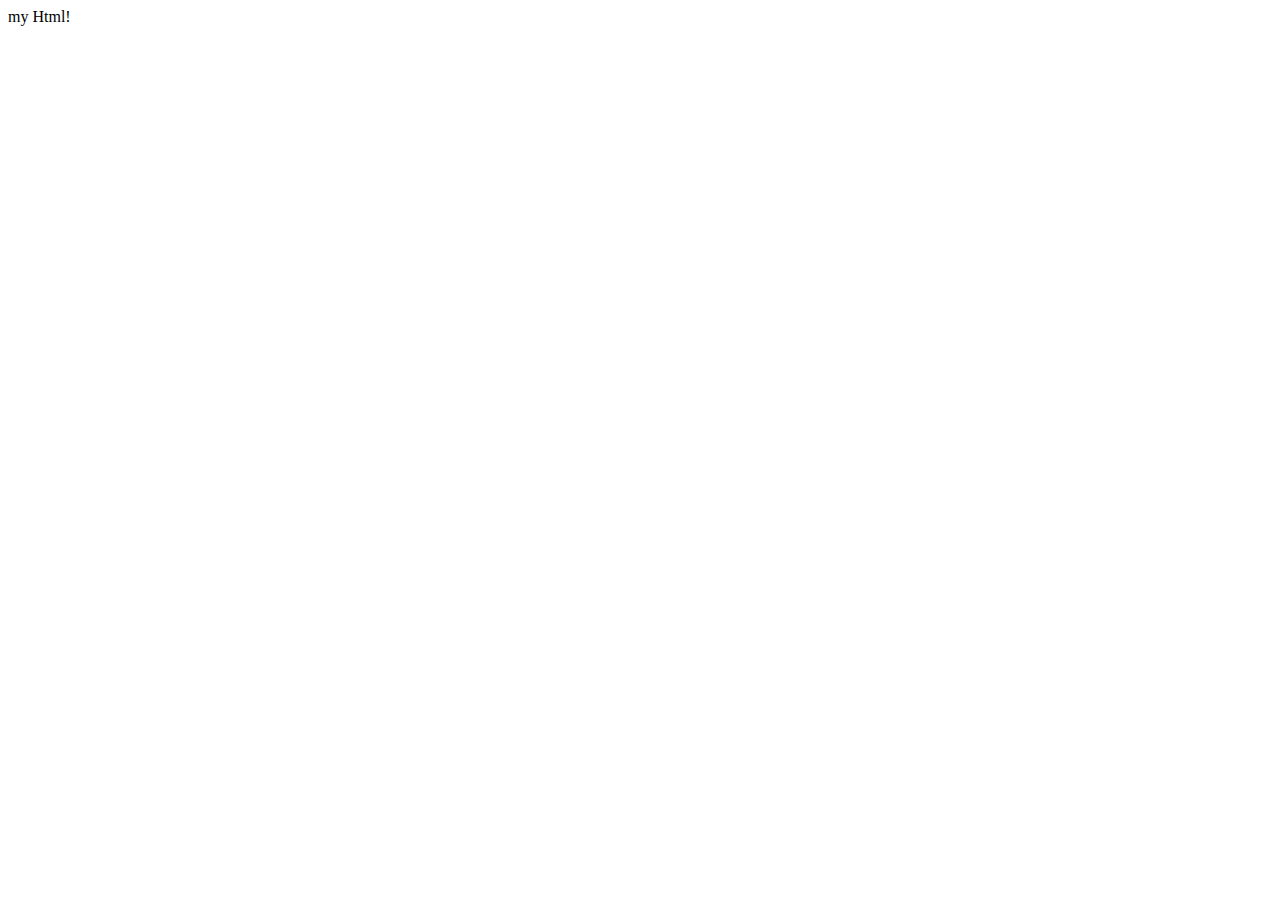
==== index.html @ 3b76afaf "name" ====
<!DOCTYPE html>
<html lang="en">
<head>
    <meta charset="UTF-8">
    <meta name="viewport" content="width=device-width, initial-scale=1.0">
    <title>Document</title>
</head>
<body>
    my Html!
</body>
</html>
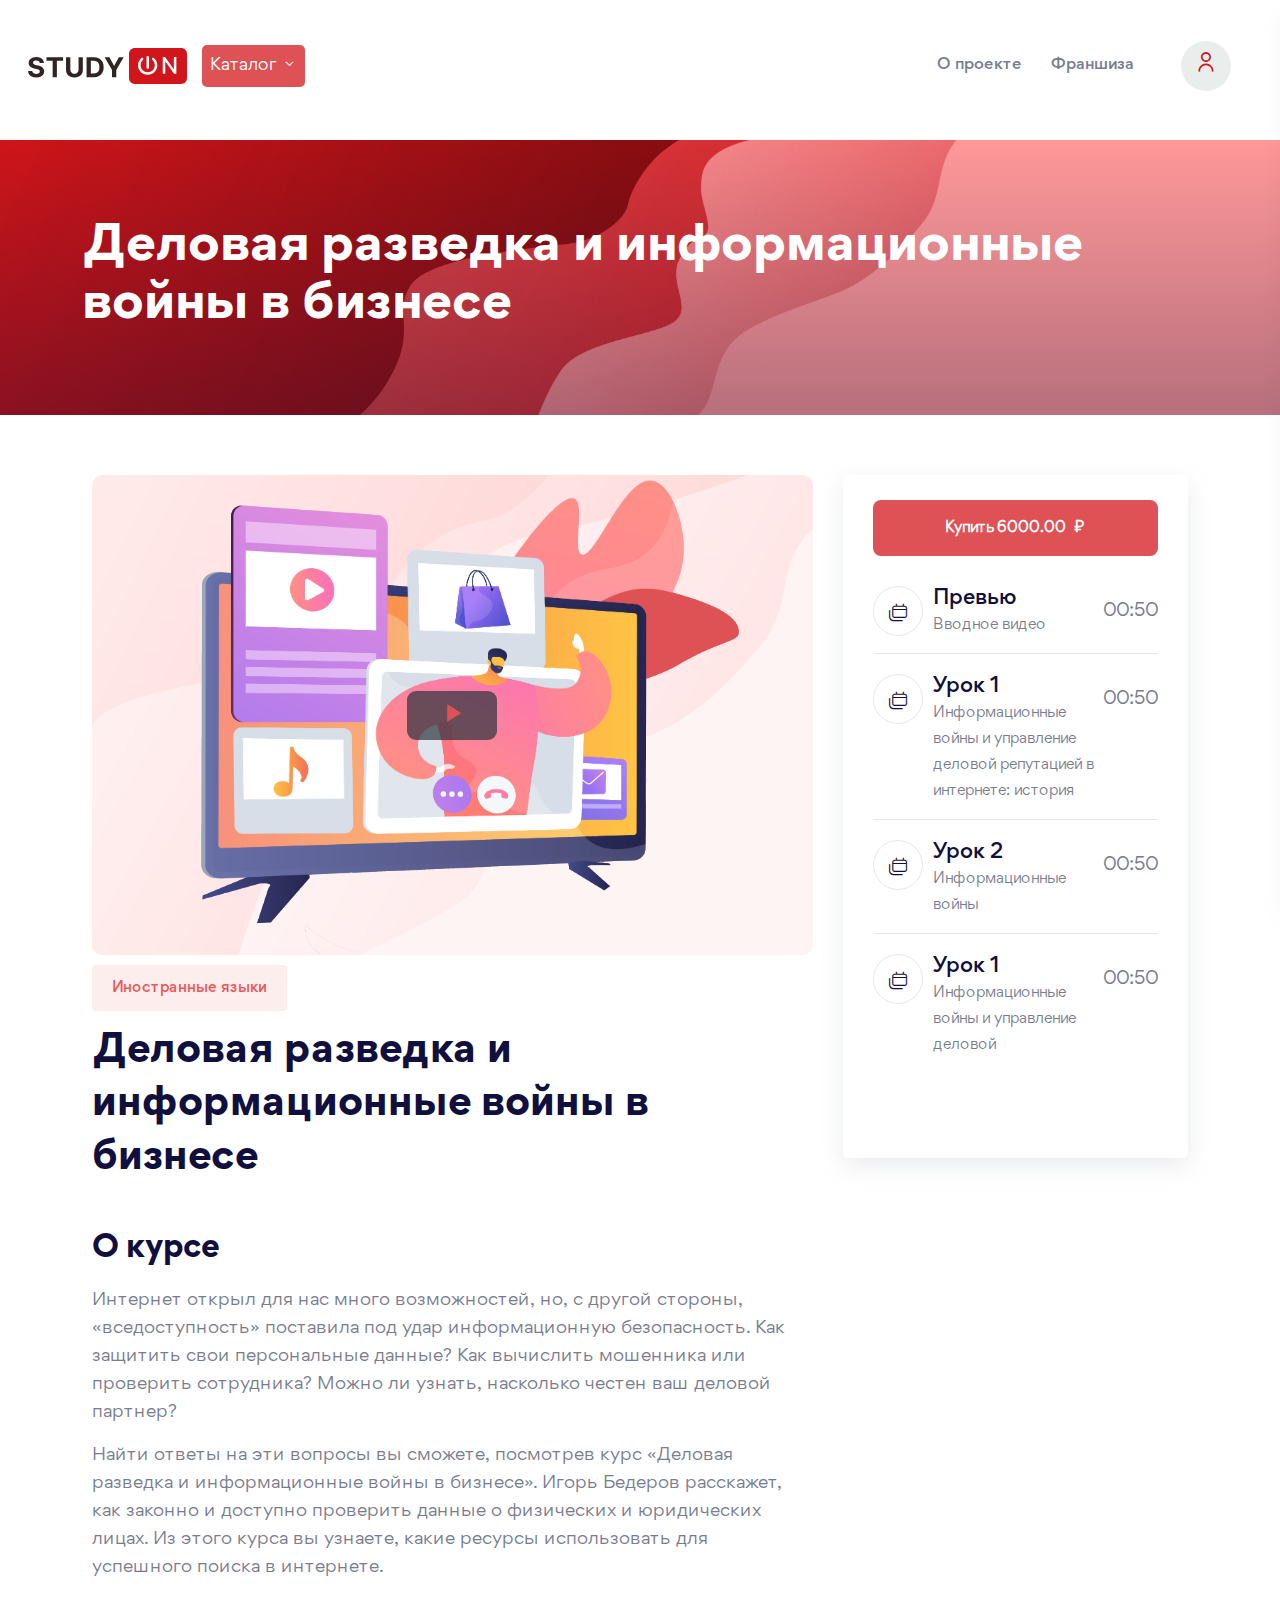
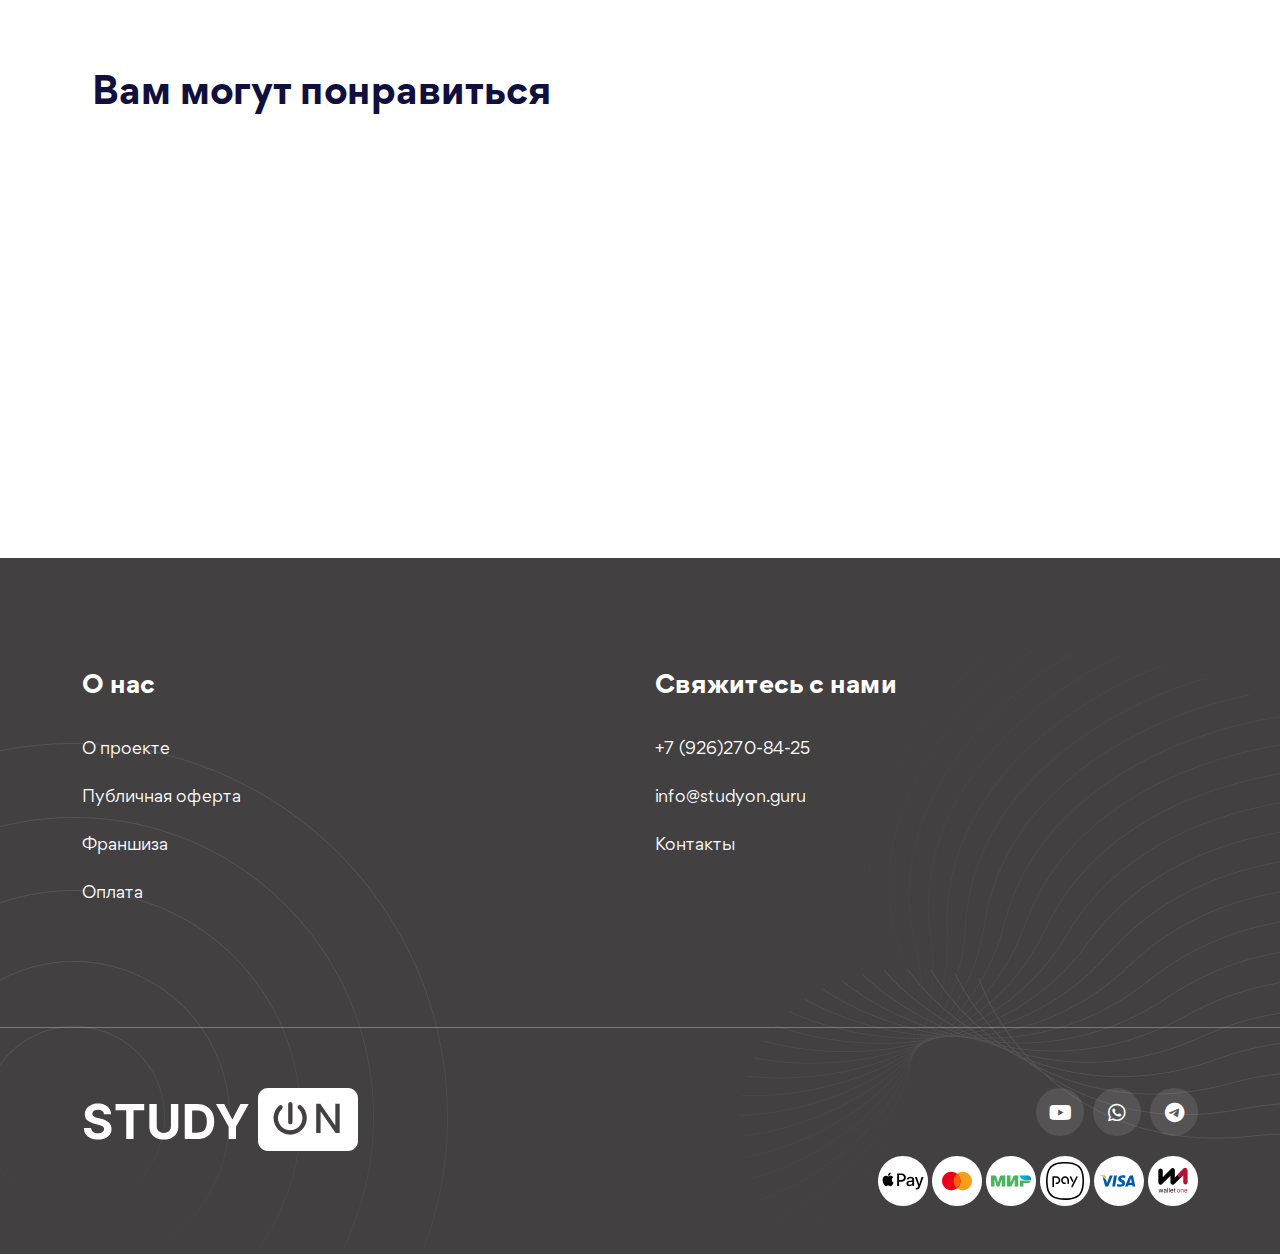
==== commit b8130a62: "beautiful page" ====
--- a/index.html
+++ b/index.html
@@ -1,11 +1,670 @@
-<!DOCTYPE html>
-<html lang="en">
-<head>
-    <meta charset="UTF-8">
-    <meta name="viewport" content="width=device-width, initial-scale=1.0">
-    <title>Document</title>
-</head>
-<body>
-    my Html!
-</body>
+<!doctype html>
+<html class="no-js" lang="zxx">
+
+<head>
+   <meta charset="utf-8">
+   <meta http-equiv="x-ua-compatible" content="ie=edge">
+   <title>StudyOn - Курс</title>
+   <meta name="description" content="">
+   <meta name="viewport" content="width=device-width, initial-scale=1">
+
+   <!-- Place favicon.ico in the root directory -->
+   <link rel="shortcut icon" type="image/x-icon" href="assets/img/favicon.png">
+
+   <!-- CSS here -->
+   <link rel="stylesheet" href="assets/css/bootstrap.css">
+   <link rel="stylesheet" href="assets/css/meanmenu.css">
+   <link rel="stylesheet" href="assets/css/animate.css">
+   <link rel="stylesheet" href="assets/css/slick.css">
+   <link rel="stylesheet" href="assets/css/backtotop.css">
+   <link rel="stylesheet" href="assets/css/magnific-popup.css">
+   <link rel="stylesheet" href="assets/css/nice-select.css">
+   <link rel="stylesheet" href="assets/css/ui-icon.css">
+   <link rel="stylesheet" href="assets/css/elegentfonts.css">
+   <link rel="stylesheet" href="assets/css/font-awesome-pro.css">
+   <link rel="stylesheet" href="assets/css/spacing.css">
+   <link rel="stylesheet" href="assets/css/style.css">
+
+   <link rel="stylesheet" href="assets/css/video-vjs.css"/>
+   <link rel="stylesheet" href="assets/css/video.css">
+
+</head>
+
+<body>
+   <!--[if lte IE 9]>
+      <p class="browserupgrade">You are using an <strong>outdated</strong> browser. Please <a href="https://browsehappy.com/">upgrade your browser</a> to improve your experience and security.</p>
+      <![endif]-->
+
+
+   <!-- pre loader area start -->
+   <div id="loading">
+      <div id="loading-center">
+         <div id="loading-center-absolute">
+            <!-- loading content here -->
+         </div>
+      </div>
+   </div>
+   <!-- pre loader area end -->
+
+   <!-- back to top start -->
+   <div class="progress-wrap">
+      <svg class="progress-circle svg-content" width="100%" height="100%" viewBox="-1 -1 102 102">
+         <path d="M50,1 a49,49 0 0,1 0,98 a49,49 0 0,1 0,-98" />
+      </svg>
+   </div>
+   <!-- back to top end -->
+
+   <!-- header area start -->
+   <header class="header__transparent">
+      <div class="header__area">
+         <div class="main-header third-header header-xy-spacing" id="header-sticky">
+            <div class="container-fluid">
+               <div class="row align-items-center">
+                  <div class="col-xxl-3 col-xl-3 col-lg-5 col-md-6 col-6">
+                     <div class="logo-area d-flex align-items-center">
+                        <div class="logo">
+                           <a href="index.html">
+                              <img src="assets/img/logo/logo.svg" alt="logo">
+                           </a>
+                        </div>
+                        <div class="header-cat-menu ml-40 d-none d-md-block">
+                           <nav>
+                              <ul>
+                                 <li><a href="course-grid.html"> Каталог <span><i
+                                             class="arrow_carrot-down"></i></span></a>
+                                    <div class="sub-menu d-flex bg-white">
+                                       <ul class="header-sub-menu-ul">
+                                          <li>
+                                             <a href="course-grid.html">
+                                                <img src="assets/img/theme-icon/AttachFileFilled.svg" alt="theme-img">
+                                                <p>
+                                                   Все
+                                                </p>
+                                             </a>
+                                          </li>
+                                          <li>
+                                             <a href="course-grid.html">
+                                                <img src="assets/img/theme-icon/AttachMoneyFilled.svg" alt="theme-img">
+                                                <p>
+                                                   Финансы
+                                                </p>
+                                             </a>
+                                          </li>
+                                          <li>
+                                             <a href="course-grid.html">
+                                                <img src="assets/img/theme-icon/TranslateFilled.svg" alt="theme-img">
+                                                <p>
+                                                   Иностранные языки
+                                                </p>
+                                             </a>
+                                          </li>
+                                          <li>
+                                             <a href="course-grid.html">
+                                                <img src="assets/img/theme-icon/SportsBasketballFilled.svg"
+                                                   alt="theme-img">
+                                                <p>
+                                                   Спорт
+                                                </p>
+                                             </a>
+                                          </li>
+                                          <li>
+                                             <a href="course-grid.html">
+                                                <img src="assets/img/theme-icon/HealthAndSafetyFilled.svg"
+                                                   alt="theme-img">
+                                                <p>
+                                                   Здоровье
+                                                </p>
+                                             </a>
+                                          </li>
+                                          <li>
+                                             <a href="course-grid.html">
+                                                <img src="assets/img/theme-icon/AutoFixHighFilled.svg" alt="theme-img">
+                                                <p>
+                                                   Красота
+                                                </p>
+                                             </a>
+                                          </li>
+                                          <li>
+                                             <a href="course-grid.html">
+                                                <img src="assets/img/theme-icon/AudiotrackFilled.svg" alt="theme-img">
+                                                <p>
+                                                   Творчество
+                                                </p>
+                                             </a>
+                                          </li>
+                                          <li>
+                                             <a href="course-grid.html">
+                                                <img src="assets/img/theme-icon/EmojiEmotionsFilled.svg"
+                                                   alt="theme-img">
+                                                <p>
+                                                   Психология
+                                                </p>
+                                             </a>
+                                          </li>
+                                       </ul>
+                                       <ul class="header-sub-menu-ul">
+                                          <li>
+                                             <a href="course-grid.html">
+                                                <img src="assets/img/theme-icon/AccountBalanceFilled.svg"
+                                                   alt="theme-img">
+                                                <p>Юриспруденция
+                                                </p>
+                                             </a>
+                                          </li>
+                                          <li>
+                                             <a href="course-grid.html">
+                                                <img src="assets/img/theme-icon/AirplanemodeActiveFilled.svg"
+                                                   alt="theme-img">
+                                                <p>Путешествия
+                                                </p>
+                                             </a>
+                                          </li>
+                                          <li>
+                                             <a href="course-grid.html">
+                                                <img src="assets/img/theme-icon/BrushFilled.svg" alt="theme-img">
+                                                <p>Графические дисциплины
+                                                </p>
+                                             </a>
+                                          </li>
+                                          <li>
+                                             <a href="course-grid.html">
+                                                <img src="assets/img/theme-icon/PaletteFilled.svg" alt="theme-img">
+                                                <p>Искусство
+                                                </p>
+                                             </a>
+                                          </li>
+                                          <li>
+                                             <a href="course-grid.html">
+                                                <img src="assets/img/theme-icon/GroupFilled.svg" alt="theme-img">
+                                                <p>Бизнес
+                                                </p>
+                                             </a>
+                                          </li>
+                                          <li>
+                                             <a href="course-grid.html">
+                                                <img src="assets/img/theme-icon/StackedLineChartFilled.svg"
+                                                   alt="theme-img">
+                                                <p>Личностный рост
+                                                </p>
+                                             </a>
+                                          </li>
+                                          <li>
+                                             <a href="course-grid.html">
+                                                <img src="assets/img/theme-icon/MiscellaneousServicesFilled.svg"
+                                                   alt="theme-img">
+                                                <p>IT технологии
+                                                </p>
+                                             </a>
+                                          </li>
+                                       </ul>
+                                    </div>
+                                 </li>
+                              </ul>
+                           </nav>
+                        </div>
+                     </div>
+                  </div>
+                  <div class="col-xxl-9 col-xl-9 col-lg-7 col-md-6 col-6 d-flex align-items-center justify-content-end">
+                     <div class="main-menu main-menu-black d-flex justify-content-end">
+                        <nav id="mobile-menu">
+                           <ul>
+                              <li class="main-menu-li">
+                                 <a href="index.html#about-project">О проекте</a>
+                              </li>
+                              <li class="main-menu-li">
+                                 <a href="franchise.html">Франшиза</a>
+                              </li>
+                              <li class="only-mobile-nav">
+                                 <a href="course-grid.html">Каталог</a>
+                              </li>
+                           </ul>
+                        </nav>
+                     </div>
+                     <div class="header-right d-flex align-items-center">
+                        <div class="header-meta header-meta-white">
+                           <ul>
+                              <li><a href="sign-in.html" class="d-none d-md-block"><i class="fi fi-rr-user"></i></a>
+                              </li>
+                              <li><a href="#" class="tp-menu-toggle d-xl-none"><i class="icon_ul"></i></a></li>
+                           </ul>
+                        </div>
+                     </div>
+                  </div>
+               </div>
+            </div>
+         </div>
+      </div>
+   </header>
+   <!-- header area end -->
+   <div class="tp-sidebar-menu">
+      <button class="sidebar-close"><i class="icon_close"></i></button>
+      <div class="side-logo mb-30">
+         <a href="index.html"><img src="assets/img/logo/logo.svg" alt="logo"></a>
+      </div>
+      <div class="mobile-menu"></div>
+      <div class="sidebar-info">
+         <h4 class="mb-15">Контакты</h4>
+         <ul class="side_circle">
+            <li><a href="tel:79262708425">+7 (926)270-84-25</a></li>
+            <li><a href="mailto:info@studyon.guru">info@studyon.guru</a></li>
+         </ul>
+         <div class="side-social">
+            <a href="#"><i class="fa-brands fa-youtube"></i></a>
+            <a href="#"><i class="fa-brands fa-whatsapp"></i></a>
+            <a href="#"><i class="fa-brands fa-telegram"></i></a>
+         </div>
+      </div>
+   </div>
+   <div class="body-overlay"></div>
+
+   <main>
+
+      <!-- breadcrumb-area -->
+      <section class="breadcrumb__area include-bg pt-80 pb-80 breadcrumb__overlay bunner-mt"
+         data-background="assets/img/banner/gorisontal-banner-2.jpg">
+         <div class="container">
+            <div class="row">
+               <div class="col-xxl-12">
+                  <div class="breadcrumb__content p-relative z-index-1">
+                     <h3 class="breadcrumb__title">Деловая разведка и информационные войны в бизнесе</h3>
+                  </div>
+               </div>
+            </div>
+         </div>
+      </section>
+      <!-- breadcrumb-area-end -->
+
+      <!-- course-details-area -->
+      <section class="c-details-area pt-60 pb-50 wow fadeInUp" data-wow-duration=".8s" data-wow-delay=".2s">
+         <div class="container">
+            <div class="c-details-wrapper row pl-10 pr-10">
+               <div class="col-lg-8 col-md-12">
+                  <div class="p-relative">
+                     <div class="p-relative">
+                        <!-- default video player -->
+                        <!-- also can try by the link https://mdbootstrap.com/img/video/animation-intro.mp4 -->
+                        <!-- <video class="c-video-b-rad c-video-back" id="video-player" width="100%" height="auto"
+                           controls preload="metadata" poster="assets/video-example/preview.png">
+                           <source src="assets/video-example/video-example.mp4" type="video/mp4">
+                           <source src="some-resource.webm" type="video/webm">
+                           На данный момент видео не доступно
+                        </video> -->
+                        <!-- video player vjs -->
+                        <video id="video-player-cors" class="video-js vjs-theme-red video-container" controls
+                           preload="metadata" poster="assets/img/video-player/preview.png" data-setup="{}">
+                           <source src="assets/video-example/video-example.mp4" type="video/mp4" />
+                           <source src="MY_VIDEO.webm" type="video/webm" />
+                           <p class="vjs-no-js">
+                              To view this video please enable JavaScript, and consider upgrading to a
+                              web browser that
+                              <a href="https://videojs.com/html5-video-support/" target="_blank">supports HTML5
+                                 video</a>
+                           </p>
+                        </video>
+                     </div>
+                  </div>
+                  <div class="course-details-content mb-45 mt-10">
+                     <div class="tpcourse__category mb-15">
+                        <ul class="tpcourse__price-list d-flex align-items-center">
+                           <li class="c-color-red course-filter-theme">
+                              Иностранные языки
+                           </li>
+                        </ul>
+                     </div>
+                     <div class="tpcourse__ava-title mb-25">
+                        <h4 class="c-details-title">Деловая разведка и информационные войны в бизнесе</h4>
+                     </div>
+                  </div>
+                  <div class="c-details-about mb-40">
+                     <h5 class="tp-c-details-title mb-20">О курсе</h5>
+                     <p>
+                        Интернет открыл для нас много возможностей, но, с другой стороны, «вседоступность»
+                        поставила
+                        под удар информационную безопасность. Как защитить свои персональные данные? Как вычислить
+                        мошенника или проверить сотрудника? Можно ли узнать, насколько честен ваш деловой партнер?
+                     </p>
+                     <p>
+                        Найти ответы на эти вопросы вы сможете, посмотрев курс «Деловая разведка и информационные
+                        войны
+                        в бизнесе». Игорь Бедеров расскажет, как законно и доступно проверить данные о физических
+                        и
+                        юридических лицах. Из этого курса вы узнаете, какие ресурсы использовать для успешного
+                        поиска
+                        в интернете.
+                     </p>
+                  </div>
+               </div>
+               <div class="col-lg-4 col-md-12 mb-40">
+                  <div class="c-details-sidebar">
+                     <div class="course-details-widget mt-10">
+                        <div class="cd-video-price">
+                           <div class="cd-pricing-btn text-center mb-30">
+                              <a href="register.html"><button class="tp-btn w-100">Купить 6000.00 &nbsp;&#8381;</button></a>
+                           </div>
+                        </div>
+                        <div class="cd-information mb-35">
+                           <ul>
+                              <!-- lesson list item start -->
+                              <li class="d-flex">
+                                 <i class="fa-light fa-calendars"></i>
+                                 <div class="flex-spread-1">
+                                    <div class="lessons-list-title">
+                                       Превью
+                                    </div>
+                                    <div class="lessons-list-subtitle">
+                                       Вводное видео
+                                    </div>
+                                 </div>
+                                 <span>00:50</span>
+                              </li>
+                              <!-- lesson list item end -->
+
+                              <li class="d-flex">
+                                 <i class="fa-light fa-calendars"></i>
+                                 <div class="flex-spread-1">
+                                    <div class="lessons-list-title">
+                                       <a>
+                                          Урок 1
+                                       </a>
+                                    </div>
+                                    <div class="lessons-list-subtitle">
+                                       Информационные войны и управление деловой репутацией в интернете: история
+                                    </div>
+                                 </div>
+                                 <span>00:50</span>
+                              </li>
+
+                              <li class="d-flex">
+                                 <i class="fa-light fa-calendars"></i>
+                                 <div class="flex-spread-1">
+                                    <div class="lessons-list-title">
+                                       Урок 2
+                                    </div>
+                                    <div class="lessons-list-subtitle">
+                                       Информационные войны
+                                    </div>
+                                 </div>
+                                 <span>00:50</span>
+                              </li>
+
+                              <li class="d-flex">
+                                 <i class="fa-light fa-calendars"></i>
+                                 <div class="flex-spread-1">
+                                    <div class="lessons-list-title">
+                                       Урок 1
+                                    </div>
+                                    <div class="lessons-list-subtitle">
+                                       Информационные войны и управление деловой
+                                    </div>
+                                 </div>
+                                 <span>00:50</span>
+                              </li>
+                           </ul>
+                        </div>
+                     </div>
+                  </div>
+               </div>
+            </div>
+         </div>
+      </section>
+      <!-- course-details-area-end -->
+
+      <!-- course-area -->
+      <section class="course-area mb-80">
+         <div class="container">
+            <div class="row pl-10 pr-10">
+               <div class="col-md-12">
+                  <div class="section-title mb-65">
+                     <h2 class="tp-section-title mb-20">Вам могут понравиться</h2>
+                  </div>
+               </div>
+            </div>
+            <div class="row pl-10 pr-10">
+
+               <!-- course card start -->
+               <div class="col-xl-4 col-lg-6 col-md-6 mb-20">
+                  <div class="tpcourse full-height d-flex course-flex wow fadeInUp" data-wow-duration=".8s"
+                     data-wow-delay=".2s">
+                     <div class="tpcourse__thumb p-relative w-img fix">
+                        <a href="course-details.html">
+                           <img src="assets/img/course/card1.png" alt="course-thumb">
+                        </a>
+                        <div class="tpcourse__tag">
+                           <a href="course-details.html"><i class="fi fi-rr-heart"></i></a>
+                        </div>
+                     </div>
+                     <div class="tpcourse__content-2 flex-spread-1 d-flex f-column">
+                        <div class="tpcourse__category mb-10">
+                           <ul class="tpcourse__price-list d-flex align-items-center">
+                              <li><a class="c-color-red" href="course-grid.html">Графические дисциплины</a></li>
+                           </ul>
+                        </div>
+                        <div class="tpcourse__ava-title mb-15 flex-spread-1">
+                           <h4 class="tpcourse__title tp-cours-title-color tp-course-cut-title">
+                              <a href="course-details.html">
+                                 Деловая разведка wewwe ewewfwe efwefw ewfewf ewfewfw wefewf
+                              </a>
+                           </h4>
+                        </div>
+                        <div class="tpcourse__meta tpcourse__meta-gap pb-15 mb-15 b-border">
+                           <ul class="d-flex align-items-center">
+                              <li><img src="assets/img/icon/c-meta-01.png" alt="meta-icon"> <span>35
+                                    Уроков</span></li>
+                              <li>
+                                 <a href="instructor-profile.html">
+                                    <img src="assets/img/icon/c-meta-02.png" alt="meta-icon">
+                                    <span>
+                                       Эрик Спеллман (Eric Spellmann, США)
+                                    </span>
+                                 </a>
+                              </li>
+                           </ul>
+                        </div>
+                        <div class="tpcourse__rating d-flex align-items-center justify-content-between">
+                           <div class="tpcourse__pricing">
+                              <h5 class="price-title">6000.00 &nbsp;&#8381;</h5>
+                           </div>
+                        </div>
+                     </div>
+                  </div>
+               </div>
+               <!-- course card end -->
+
+               <div class="col-xl-4 col-lg-6 col-md-6 mb-20">
+                  <div class="tpcourse full-height d-flex course-flex wow fadeInUp" data-wow-duration=".8s"
+                     data-wow-delay=".2s">
+                     <div class="tpcourse__thumb p-relative w-img fix">
+                        <a href="course-details.html">
+                           <img src="assets/img/course/card1.png" alt="course-thumb">
+                        </a>
+                        <div class="tpcourse__tag">
+                           <a href="course-details.html"><i class="fi fi-rr-heart"></i></a>
+                        </div>
+                     </div>
+                     <div class="tpcourse__content-2 flex-spread-1 d-flex f-column">
+                        <div class="tpcourse__category mb-10">
+                           <ul class="tpcourse__price-list d-flex align-items-center">
+                              <li><a class="c-color-red" href="course-grid.html">Графические дисциплины</a></li>
+                           </ul>
+                        </div>
+                        <div class="tpcourse__ava-title mb-15 flex-spread-1">
+                           <h4 class="tpcourse__title tp-cours-title-color tp-course-cut-title">
+                              <a href="course-details.html">
+                                 Деловая разведка wewwe ewewfwe efwefw ewfewf ewfewfw wefewf
+                              </a>
+                           </h4>
+                        </div>
+                        <div class="tpcourse__meta tpcourse__meta-gap pb-15 mb-15 b-border">
+                           <ul class="d-flex align-items-center">
+                              <li><img src="assets/img/icon/c-meta-01.png" alt="meta-icon"> <span>35
+                                    Уроков</span></li>
+                              <li>
+                                 <a href="instructor-profile.html">
+                                    <img src="assets/img/icon/c-meta-02.png" alt="meta-icon">
+                                    <span>
+                                       Эрик Спеллман (Eric Spellmann, США)
+                                    </span>
+                                 </a>
+                              </li>
+                           </ul>
+                        </div>
+                        <div class="tpcourse__rating d-flex align-items-center justify-content-between">
+                           <div class="tpcourse__pricing">
+                              <h5 class="price-title">6000.00 &nbsp;&#8381;</h5>
+                           </div>
+                        </div>
+                     </div>
+                  </div>
+               </div>
+
+               <div class="col-xl-4 col-lg-6 col-md-6 mb-20">
+                  <div class="tpcourse full-height d-flex course-flex wow fadeInUp" data-wow-duration=".8s"
+                     data-wow-delay=".2s">
+                     <div class="tpcourse__thumb p-relative w-img fix">
+                        <a href="course-details.html">
+                           <img src="assets/img/course/card1.png" alt="course-thumb">
+                        </a>
+                        <div class="tpcourse__tag">
+                           <a href="course-details.html"><i class="fi fi-rr-heart"></i></a>
+                        </div>
+                     </div>
+                     <div class="tpcourse__content-2 flex-spread-1 d-flex f-column">
+                        <div class="tpcourse__category mb-10">
+                           <ul class="tpcourse__price-list d-flex align-items-center">
+                              <li><a class="c-color-red" href="course-grid.html">Графические дисциплины</a></li>
+                           </ul>
+                        </div>
+                        <div class="tpcourse__ava-title mb-15 flex-spread-1">
+                           <h4 class="tpcourse__title tp-cours-title-color tp-course-cut-title">
+                              <a href="course-details.html">
+                                 Деловая разведка wewwe ewewfwe efwefw ewfewf ewfewfw wefewf
+                              </a>
+                           </h4>
+                        </div>
+                        <div class="tpcourse__meta tpcourse__meta-gap pb-15 mb-15 b-border">
+                           <ul class="d-flex align-items-center">
+                              <li><img src="assets/img/icon/c-meta-01.png" alt="meta-icon"> <span>35
+                                    Уроков</span></li>
+                              <li>
+                                 <a href="instructor-profile.html">
+                                    <img src="assets/img/icon/c-meta-02.png" alt="meta-icon">
+                                    <span>
+                                       Эрик Спеллман (Eric Spellmann, США)
+                                    </span>
+                                 </a>
+                              </li>
+                           </ul>
+                        </div>
+                        <div class="tpcourse__rating d-flex align-items-center justify-content-between">
+                           <div class="tpcourse__pricing">
+                              <h5 class="price-title">6000.00 &nbsp;&#8381;</h5>
+                           </div>
+                        </div>
+                     </div>
+                  </div>
+               </div>
+
+            </div>
+         </div>
+      </section>
+      <!-- course-area-end -->
+
+   </main>
+
+   <!-- footer-area -->
+   <footer>
+      <div class="footer-bg theme-bg-third bg-bottom" data-background="assets/img/bg/shape-bg-02.png">
+         <div class="f-border pt-115 pb-70">
+            <div class="container">
+               <div class="row">
+                  <div class="col-xl-6">
+                     <div class="footer-widget mb-50">
+                        <div class="footer-widget__text mb-35">
+                           <h3 class="footer-widget__title">О нас</h3>
+                        </div>
+                        <div class="footer-widget__link">
+                           <ul>
+                              <li><a href="about-company.html">О проекте</a></li>
+                              <li><a href="offer.html">Публичная оферта</a></li>
+                              <li><a href="franchise.html">Франшиза</a></li>
+                              <li><a href="payment-description.html">Оплата</a></li>
+                           </ul>
+                        </div>
+                     </div>
+                  </div>
+                  <div class="col-xl-6">
+                     <div class="footer-widget mb-50">
+                        <div class="footer-widget__text mb-35">
+                           <h3 class="footer-widget__title">Свяжитесь с нами</h3>
+                        </div>
+                        <div class="footer-widget__link">
+                           <ul>
+                              <li><a href="tel:+79262708425">+7 (926)270-84-25 </a></li>
+                              <li><a href="mailto:info@studyon.guru">info@studyon.guru</a></li>
+                              <li><a href="contact.html">Контакты</a></li>
+                           </ul>
+                        </div>
+                     </div>
+                  </div>
+
+               </div>
+            </div>
+         </div>
+         <div class="f-copyright pt-60 pb-40">
+            <div class="container">
+               <div class="row text-center text-lg-start">
+                  <div class="col-xl-6 col-lg-6">
+                     <div class="f-copyright__logo mb-30">
+                        <a href="index.html"><img src="assets/img/logo/logo-light.svg" alt="logo"></a>
+                     </div>
+                  </div>
+                  <!-- social media start -->
+                  <div class="col-xl-6 col-lg-6">
+                     <div class="f-copyright__social-area mb-20 text-lg-end">
+                        <!-- fa-youtube - is icon. If you need another one - try to find it by social media name in font-awesome-pro.css-->
+                        <a href="#"><i class="fa-brands fa-youtube"></i></a>
+                        <a href="#"><i class="fa-brands fa-whatsapp"></i></a>
+                        <a href="#"><i class="fa-brands fa-telegram"></i></a>
+                     </div>
+                     <div class="text-lg-end footer-pay-system-wrap">
+                        <i class="mb-2 footer-icon"><img src="assets/img/pay-systems/apple-pay.svg" alt="apple pay" /></i>
+                        <i class="mb-2 footer-icon"><img src="assets/img/pay-systems/mastercard.svg" alt="mastercard" /></i>
+                        <i class="mb-2 footer-icon"><img src="assets/img/pay-systems/mir.svg" alt="mir" /></i>
+                        <i class="mb-2 footer-icon"><img src="assets/img/pay-systems/samsung-pay.svg" alt="samsung pay" /></i>
+                        <i class="mb-2 footer-icon"><img src="assets/img/pay-systems/visa.svg" alt="visa" /></i>
+                        <i class="mb-2 footer-icon"><img src="assets/img/pay-systems/wallet-one.svg" alt="wallet one" /></i>
+                     </div>
+                  </div>
+                  <!-- social media end -->
+               </div>
+            </div>
+         </div>
+      </div>
+   </footer>
+   <!-- footer-area-end -->
+
+
+
+
+   <!-- JS here -->
+   <script src="assets/js/vendor/jquery.js"></script>
+   <script src="assets/js/vendor/waypoints.js"></script>
+   <script src="assets/js/bootstrap-bundle.js"></script>
+   <script src="assets/js/meanmenu.js"></script>
+   <script src="assets/js/slick.js"></script>
+   <script src="assets/js/magnific-popup.js"></script>
+   <script src="assets/js/parallax.js"></script>
+   <script src="assets/js/backtotop.js"></script>
+   <script src="assets/js/nice-select.js"></script>
+   <script src="assets/js/counterup.js"></script>
+   <script src="assets/js/wow.js"></script>
+   <script src="assets/js/isotope-pkgd.js"></script>
+   <script src="assets/js/imagesloaded-pkgd.js"></script>
+   <script src="assets/js/ajax-form.js"></script>
+   <script src="assets/js/main.js"></script>
+   <script src="assets/js/vjs.min.js"></script>
+   <script src="assets/js/video.js"></script>
+
+</body>
+
 </html>--- a/assets/css/backtotop.css
+++ b/assets/css/backtotop.css
@@ -0,0 +1,57 @@
+.progress-wrap {
+    position: fixed;
+    right: 50px;
+    bottom: 50px;
+    height: 46px;
+    width: 46px;
+    cursor: pointer;
+    display: block;
+    border-radius: 50px;
+    box-shadow: inset  0 0 0 2px rgba(95, 58, 252,0.2);
+    z-index: 99;
+    opacity: 0;
+    visibility: hidden;
+    transform: translateY(15px);
+    -webkit-transition: all 200ms linear;
+    transition: all 200ms linear;
+  }
+  
+  .progress-wrap.active-progress {
+    opacity: 1;
+    visibility: visible;
+    transform: translateY(0);
+  }
+  
+  .progress-wrap::after {
+    position: absolute;
+    content: '\f176';
+    font-family: "Font Awesome 5 Pro";
+    text-align: center;
+    line-height: 46px;
+    font-size: 20px;
+    color: #2c3941;
+    left: 0;
+    top: 0;
+    height: 46px;
+    width: 46px;
+    cursor: pointer;
+    display: block;
+    z-index: 1;
+    -webkit-transition: all 200ms linear;
+    transition: all 200ms linear;
+  }
+
+
+  
+  .progress-wrap svg path { 
+    fill: none; 
+  }
+  
+  .progress-wrap svg.progress-circle path {
+    stroke: #2c3941;
+    stroke-width: 4;
+    box-sizing:border-box;
+    -webkit-transition: all 200ms linear;
+    transition: all 200ms linear;
+  }
+  --- a/assets/css/nice-select.css
+++ b/assets/css/nice-select.css
@@ -0,0 +1,181 @@
+
+
+.nice-select {
+	-webkit-tap-highlight-color: transparent;
+	background-color: #fff;
+	border-radius: 5px;
+	border: solid 1px #e8e8e8;
+	box-sizing: border-box;
+	clear: both;
+	cursor: pointer;
+	display: block;
+	float: left;
+	font-family: inherit;
+	font-size: 14px;
+	font-weight: normal;
+	height: 42px;
+	line-height: 40px;
+	outline: none;
+	padding-left: 18px;
+	padding-right: 30px;
+	position: relative;
+	text-align: left !important;
+	-webkit-transition: all 0.2s ease-in-out;
+	transition: all 0.2s ease-in-out;
+	-webkit-user-select: none;
+	-moz-user-select: none;
+	-ms-user-select: none;
+	user-select: none;
+	white-space: nowrap;
+	width: auto;
+}
+
+.nice-select:hover {
+	border-color: #dbdbdb;
+}
+
+.nice-select:active,
+.nice-select.open,
+.nice-select:focus {
+	border-color: #999;
+}
+
+.nice-select:after {
+	border-bottom: 2px solid #999;
+	border-right: 2px solid #999;
+	content: '';
+	display: block;
+	height: 5px;
+	margin-top: -4px;
+	pointer-events: none;
+	position: absolute;
+	right: 12px;
+	top: 50%;
+	-webkit-transform-origin: 66% 66%;
+	-ms-transform-origin: 66% 66%;
+	transform-origin: 66% 66%;
+	-webkit-transform: rotate(45deg);
+	-ms-transform: rotate(45deg);
+	transform: rotate(45deg);
+	-webkit-transition: all 0.15s ease-in-out;
+	transition: all 0.15s ease-in-out;
+	width: 5px;
+}
+
+.nice-select.open:after {
+	-webkit-transform: rotate(-135deg);
+	-ms-transform: rotate(-135deg);
+	transform: rotate(-135deg);
+}
+
+.nice-select.open .list {
+	opacity: 1;
+	pointer-events: auto;
+	-webkit-transform: scale(1) translateY(0);
+	-ms-transform: scale(1) translateY(0);
+	transform: scale(1) translateY(0);
+}
+
+.nice-select.disabled {
+	border-color: #ededed;
+	color: #999;
+	pointer-events: none;
+}
+
+.nice-select.disabled:after {
+	border-color: #cccccc;
+}
+
+.nice-select.wide {
+	width: 100%;
+}
+
+.nice-select.wide .list {
+	left: 0 !important;
+	right: 0 !important;
+}
+
+.nice-select.right {
+	float: right;
+}
+
+.nice-select.right .list {
+	left: auto;
+	right: 0;
+}
+
+.nice-select.small {
+	font-size: 12px;
+	height: 36px;
+	line-height: 34px;
+}
+
+.nice-select.small:after {
+	height: 4px;
+	width: 4px;
+}
+
+.nice-select.small .option {
+	line-height: 34px;
+	min-height: 34px;
+}
+
+.nice-select .list {
+	background-color: #fff;
+	border-radius: 5px;
+	box-shadow: 0 0 0 1px rgba(68, 68, 68, 0.11);
+	box-sizing: border-box;
+	margin-top: 4px;
+	opacity: 0;
+	overflow: hidden;
+	padding: 0;
+	pointer-events: none;
+	position: absolute;
+	top: 100%;
+	left: 0;
+	-webkit-transform-origin: 50% 0;
+	-ms-transform-origin: 50% 0;
+	transform-origin: 50% 0;
+	-webkit-transform: scale(0.75) translateY(-21px);
+	-ms-transform: scale(0.75) translateY(-21px);
+	transform: scale(0.75) translateY(-21px);
+	-webkit-transition: all 0.2s cubic-bezier(0.5, 0, 0, 1.25), opacity 0.15s ease-out;
+	transition: all 0.2s cubic-bezier(0.5, 0, 0, 1.25), opacity 0.15s ease-out;
+	z-index: 9;
+}
+
+
+.nice-select .option {
+	cursor: pointer;
+	font-weight: 400;
+	line-height: 40px;
+	list-style: none;
+	min-height: 40px;
+	outline: none;
+	padding-left: 18px;
+	padding-right: 29px;
+	text-align: left;
+	-webkit-transition: all 0.2s;
+	transition: all 0.2s;
+}
+
+
+
+.nice-select .option.selected {
+	font-weight: bold;
+}
+
+.nice-select .option.disabled {
+	background-color: transparent;
+	color: #999;
+	cursor: default;
+}
+
+.no-csspointerevents .nice-select .list {
+	display: none;
+}
+
+.no-csspointerevents .nice-select.open .list {
+	display: block;
+}
+
--- a/assets/css/ui-icon.css
+++ b/assets/css/ui-icon.css
@@ -0,0 +1 @@
+@font-face{font-family:uicons-bold-rounded;src:url("../fonts/uicons-bold-rounded.eot#iefix") format("embedded-opentype"),url("../fonts/uicons-bold-rounded.woff2") format("woff2"),url("../fonts/uicons-bold-rounded.woff") format("woff")}i[class*=" fi-br-"]:before,i[class^=fi-br-]:before,span[class*=fi-br-]:before,span[class^=fi-br-]:before{font-family:uicons-bold-rounded!important;font-style:normal;font-weight:400!important;font-variant:normal;text-transform:none;line-height:1;-webkit-font-smoothing:antialiased;-moz-osx-font-smoothing:grayscale}@font-face{font-family:uicons-bold-straight;src:url("../fonts/uicons-bold-straight.eot#iefix") format("embedded-opentype"),url("../fonts/uicons-bold-straight.woff2") format("woff2"),url("../fonts/uicons-bold-straight.woff") format("woff")}i[class*=" fi-bs-"]:before,i[class^=fi-bs-]:before,span[class*=fi-bs-]:before,span[class^=fi-bs-]:before{font-family:uicons-bold-straight!important;font-style:normal;font-weight:400!important;font-variant:normal;text-transform:none;line-height:1;-webkit-font-smoothing:antialiased;-moz-osx-font-smoothing:grayscale}@font-face{font-family:uicons-regular-rounded;src:url("../fonts/uicons-regular-rounded.eot#iefix") format("embedded-opentype"),url("../fonts/uicons-regular-rounded.woff2") format("woff2"),url("../fonts/uicons-regular-rounded.woff") format("woff")}i[class*=" fi-rr-"]:before,i[class^=fi-rr-]:before,span[class*=fi-rr-]:before,span[class^=fi-rr-]:before{font-family:uicons-regular-rounded!important;font-style:normal;font-weight:400!important;font-variant:normal;text-transform:none;line-height:1;-webkit-font-smoothing:antialiased;-moz-osx-font-smoothing:grayscale}@font-face{font-family:uicons-regular-straight;src:url("../fonts/uicons-regular-straight.eot#iefix") format("embedded-opentype"),url("../fonts/uicons-regular-straight.woff2") format("woff2"),url("../fonts/uicons-regular-straight.woff") format("woff")}i[class*=" fi-rs-"]:before,i[class^=fi-rs-]:before,span[class*=fi-rs-]:before,span[class^=fi-rs-]:before{font-family:uicons-regular-straight!important;font-style:normal;font-weight:400!important;font-variant:normal;text-transform:none;line-height:1;-webkit-font-smoothing:antialiased;-moz-osx-font-smoothing:grayscale}@font-face{font-family:uicons-solid-rounded;src:url("../fonts/uicons-solid-rounded.eot#iefix") format("embedded-opentype"),url("../fonts/uicons-solid-rounded.woff2") format("woff2"),url("../fonts/uicons-solid-rounded.woff") format("woff")}i[class*=" fi-sr-"]:before,i[class^=fi-sr-]:before,span[class*=fi-sr-]:before,span[class^=fi-sr-]:before{font-family:uicons-solid-rounded!important;font-style:normal;font-weight:400!important;font-variant:normal;text-transform:none;line-height:1;-webkit-font-smoothing:antialiased;-moz-osx-font-smoothing:grayscale}@font-face{font-family:uicons-solid-straight;src:url("../fonts/uicons-solid-straight.eot#iefix") format("embedded-opentype"),url("../fonts/uicons-solid-straight.woff2") format("woff2"),url("../fonts/uicons-solid-straight.woff") format("woff")}i[class*=" fi-ss-"]:before,i[class^=fi-ss-]:before,span[class*=fi-ss-]:before,span[class^=fi-ss-]:before{font-family:uicons-solid-straight!important;font-style:normal;font-weight:400!important;font-variant:normal;text-transform:none;line-height:1;-webkit-font-smoothing:antialiased;-moz-osx-font-smoothing:grayscale}.fi-br-add-document:before{content:"\f101"}.fi-br-add-folder:before{content:"\f102"}.fi-br-add:before{content:"\f103"}.fi-br-address-book:before{content:"\f104"}.fi-br-alarm-clock:before{content:"\f105"}.fi-br-align-center:before{content:"\f106"}.fi-br-align-justify:before{content:"\f107"}.fi-br-align-left:before{content:"\f108"}.fi-br-align-right:before{content:"\f109"}.fi-br-ambulance:before{content:"\f10a"}.fi-br-angle-circle-down:before{content:"\f10b"}.fi-br-angle-circle-left:before{content:"\f10c"}.fi-br-angle-circle-right:before{content:"\f10d"}.fi-br-angle-circle-up:before{content:"\f10e"}.fi-br-angle-double-left:before{content:"\f10f"}.fi-br-angle-double-right:before{content:"\f110"}.fi-br-angle-double-small-left:before{content:"\f111"}.fi-br-angle-double-small-right:before{content:"\f112"}.fi-br-angle-down:before{content:"\f113"}.fi-br-angle-left:before{content:"\f114"}.fi-br-angle-right:before{content:"\f115"}.fi-br-angle-small-down:before{content:"\f116"}.fi-br-angle-small-left:before{content:"\f117"}.fi-br-angle-small-right:before{content:"\f118"}.fi-br-angle-small-up:before{content:"\f119"}.fi-br-angle-square-down:before{content:"\f11a"}.fi-br-angle-square-left:before{content:"\f11b"}.fi-br-angle-square-right:before{content:"\f11c"}.fi-br-angle-square-up:before{content:"\f11d"}.fi-br-angle-up:before{content:"\f11e"}.fi-br-angry:before{content:"\f11f"}.fi-br-apple-whole:before{content:"\f120"}.fi-br-apps-add:before{content:"\f121"}.fi-br-apps-delete:before{content:"\f122"}.fi-br-apps-sort:before{content:"\f123"}.fi-br-apps:before{content:"\f124"}.fi-br-archive:before{content:"\f125"}.fi-br-arrow-circle-down:before{content:"\f126"}.fi-br-arrow-circle-left:before{content:"\f127"}.fi-br-arrow-circle-right:before{content:"\f128"}.fi-br-arrow-circle-up:before{content:"\f129"}.fi-br-arrow-down:before{content:"\f12a"}.fi-br-arrow-from-bottom:before{content:"\f12b"}.fi-br-arrow-from-left:before{content:"\f12c"}.fi-br-arrow-from-right:before{content:"\f12d"}.fi-br-arrow-from-top:before{content:"\f12e"}.fi-br-arrow-left:before{content:"\f12f"}.fi-br-arrow-right:before{content:"\f130"}.fi-br-arrow-small-down:before{content:"\f131"}.fi-br-arrow-small-left:before{content:"\f132"}.fi-br-arrow-small-right:before{content:"\f133"}.fi-br-arrow-small-up:before{content:"\f134"}.fi-br-arrow-square-down:before{content:"\f135"}.fi-br-arrow-square-left:before{content:"\f136"}.fi-br-arrow-square-right:before{content:"\f137"}.fi-br-arrow-square-up:before{content:"\f138"}.fi-br-arrow-to-bottom:before{content:"\f139"}.fi-br-arrow-to-left:before{content:"\f13a"}.fi-br-arrow-to-right:before{content:"\f13b"}.fi-br-arrow-to-top:before{content:"\f13c"}.fi-br-arrow-up:before{content:"\f13d"}.fi-br-arrows-alt:before{content:"\f13e"}.fi-br-arrows-h-copy:before{content:"\f13f"}.fi-br-arrows-h:before{content:"\f140"}.fi-br-arrows:before{content:"\f141"}.fi-br-assept-document:before{content:"\f142"}.fi-br-asterik:before{content:"\f143"}.fi-br-at:before{content:"\f144"}.fi-br-aubergine:before{content:"\f145"}.fi-br-avocad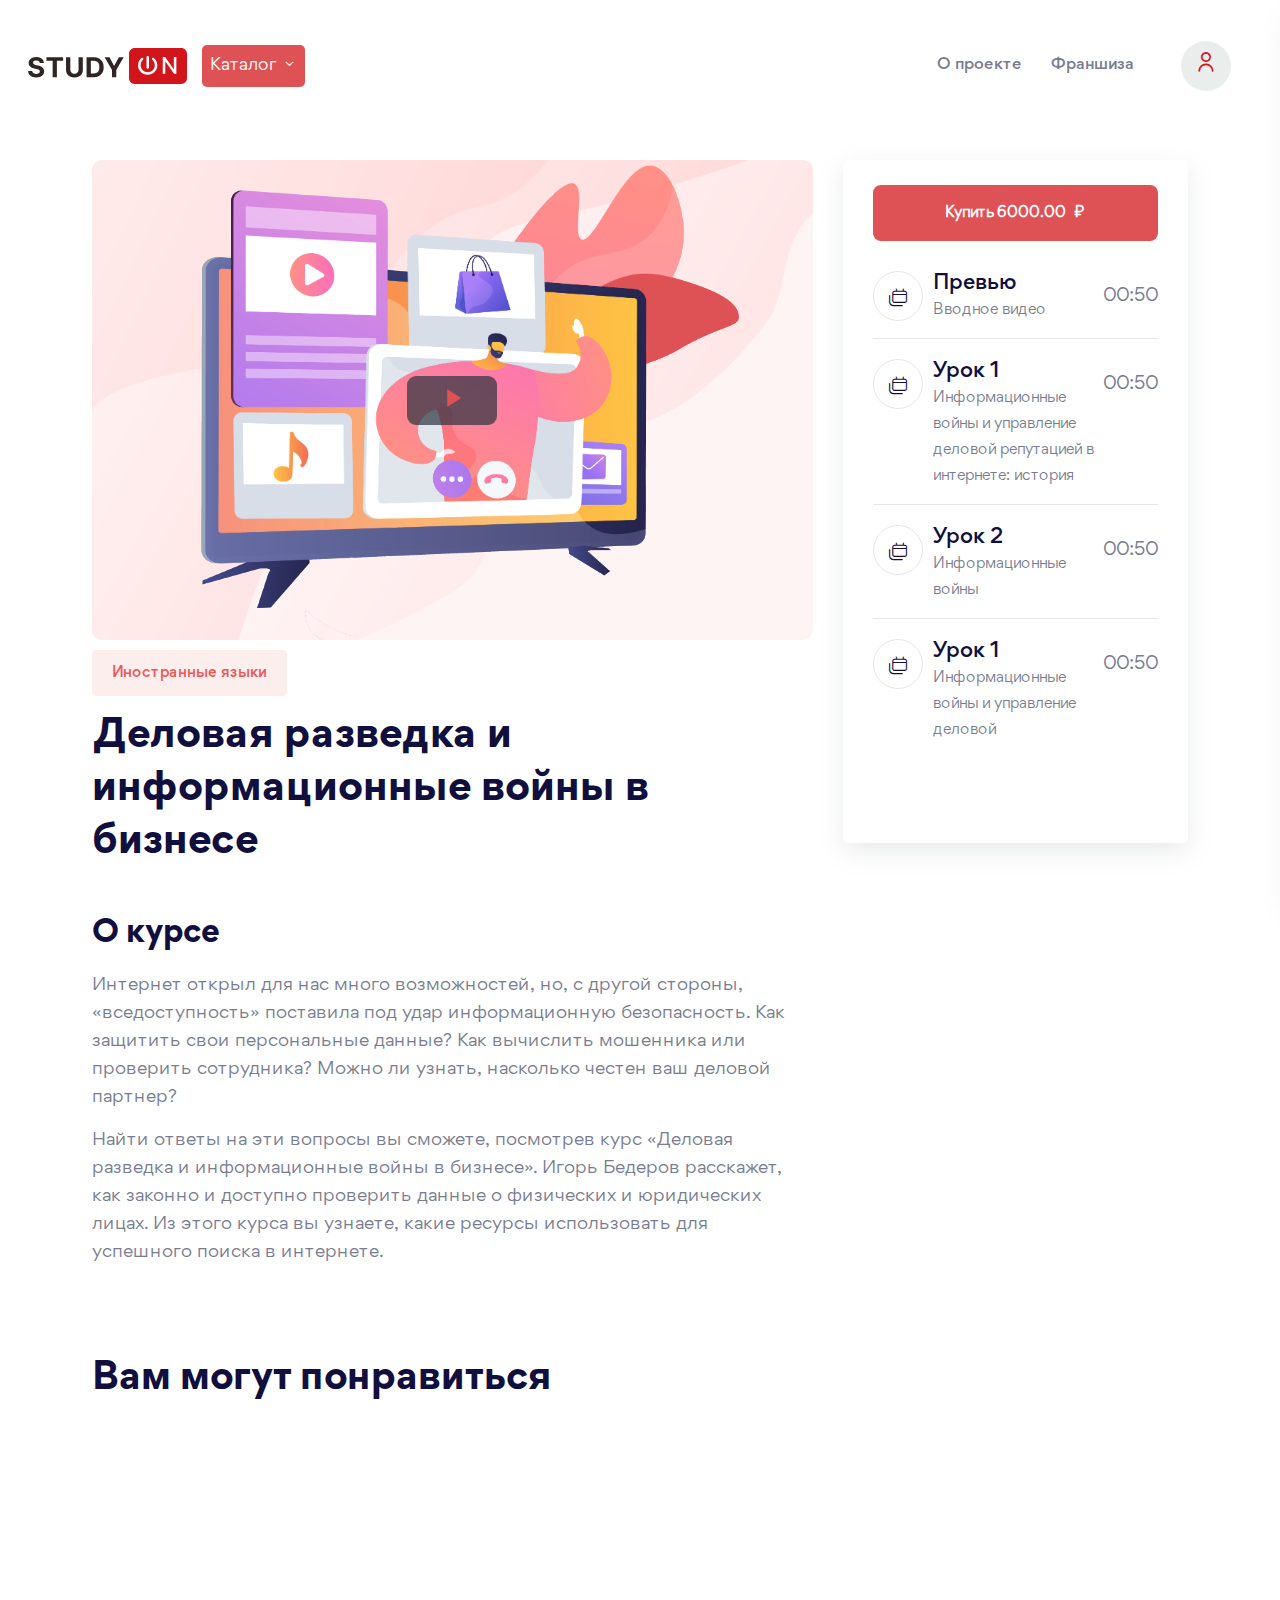
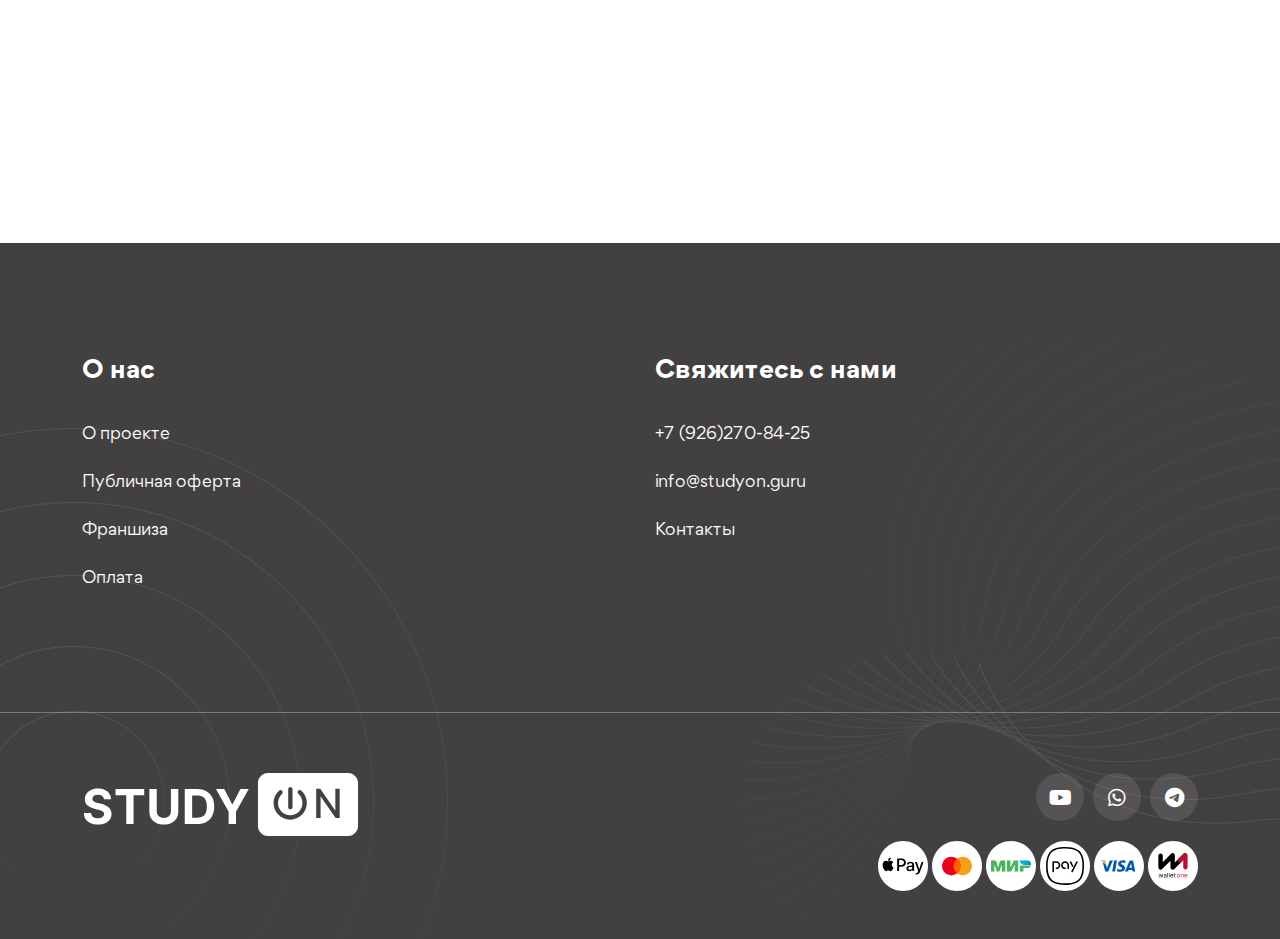
==== commit ef19c866: "remove section" ====
--- a/index.html
+++ b/index.html
@@ -259,23 +259,8 @@
 
    <main>
 
-      <!-- breadcrumb-area -->
-      <section class="breadcrumb__area include-bg pt-80 pb-80 breadcrumb__overlay bunner-mt"
-         data-background="assets/img/banner/gorisontal-banner-2.jpg">
-         <div class="container">
-            <div class="row">
-               <div class="col-xxl-12">
-                  <div class="breadcrumb__content p-relative z-index-1">
-                     <h3 class="breadcrumb__title">Деловая разведка и информационные войны в бизнесе</h3>
-                  </div>
-               </div>
-            </div>
-         </div>
-      </section>
-      <!-- breadcrumb-area-end -->
-
       <!-- course-details-area -->
-      <section class="c-details-area pt-60 pb-50 wow fadeInUp" data-wow-duration=".8s" data-wow-delay=".2s">
+      <section class="c-details-area mt-100 pt-60 pb-50 wow fadeInUp" data-wow-duration=".8s" data-wow-delay=".2s">
          <div class="container">
             <div class="c-details-wrapper row pl-10 pr-10">
                <div class="col-lg-8 col-md-12">
--- a/assets/css/style.css
+++ b/assets/css/style.css
@@ -411,6 +411,9 @@
     width: 100px;
 }
 
+.bg-img {
+    background-image: url('../img/banner/gorisontal-banner-2.jpg');
+}
 /*----------------------------------------
     Body Overlay
 -----------------------------------------*/
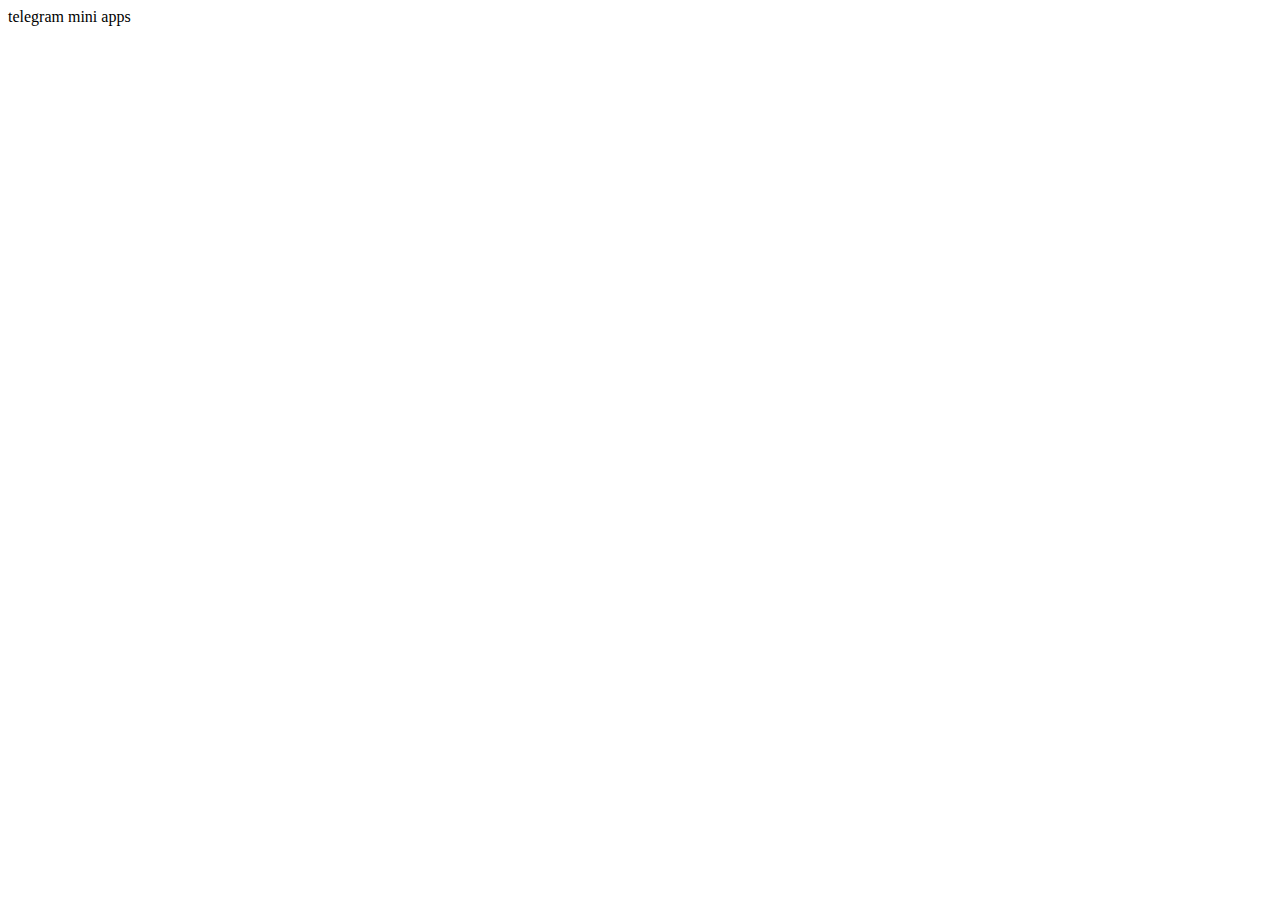
==== commit 7f8c2a88: "telegram script" ====
--- a/index.html
+++ b/index.html
@@ -1,655 +1,12 @@
-<!doctype html>
-<html class="no-js" lang="zxx">
-
+<!DOCTYPE html>
+<html lang="en">
 <head>
-   <meta charset="utf-8">
-   <meta http-equiv="x-ua-compatible" content="ie=edge">
-   <title>StudyOn - Курс</title>
-   <meta name="description" content="">
-   <meta name="viewport" content="width=device-width, initial-scale=1">
-
-   <!-- Place favicon.ico in the root directory -->
-   <link rel="shortcut icon" type="image/x-icon" href="assets/img/favicon.png">
-
-   <!-- CSS here -->
-   <link rel="stylesheet" href="assets/css/bootstrap.css">
-   <link rel="stylesheet" href="assets/css/meanmenu.css">
-   <link rel="stylesheet" href="assets/css/animate.css">
-   <link rel="stylesheet" href="assets/css/slick.css">
-   <link rel="stylesheet" href="assets/css/backtotop.css">
-   <link rel="stylesheet" href="assets/css/magnific-popup.css">
-   <link rel="stylesheet" href="assets/css/nice-select.css">
-   <link rel="stylesheet" href="assets/css/ui-icon.css">
-   <link rel="stylesheet" href="assets/css/elegentfonts.css">
-   <link rel="stylesheet" href="assets/css/font-awesome-pro.css">
-   <link rel="stylesheet" href="assets/css/spacing.css">
-   <link rel="stylesheet" href="assets/css/style.css">
-
-   <link rel="stylesheet" href="assets/css/video-vjs.css"/>
-   <link rel="stylesheet" href="assets/css/video.css">
-
+   <meta charset="UTF-8">
+   <meta name="viewport" content="width=device-width, initial-scale=1.0">
+   <title>Document</title>
+   <script src="https://telegram.org/js/telegram-web-app.js"></script>
 </head>
-
 <body>
-   <!--[if lte IE 9]>
-      <p class="browserupgrade">You are using an <strong>outdated</strong> browser. Please <a href="https://browsehappy.com/">upgrade your browser</a> to improve your experience and security.</p>
-      <![endif]-->
-
-
-   <!-- pre loader area start -->
-   <div id="loading">
-      <div id="loading-center">
-         <div id="loading-center-absolute">
-            <!-- loading content here -->
-         </div>
-      </div>
-   </div>
-   <!-- pre loader area end -->
-
-   <!-- back to top start -->
-   <div class="progress-wrap">
-      <svg class="progress-circle svg-content" width="100%" height="100%" viewBox="-1 -1 102 102">
-         <path d="M50,1 a49,49 0 0,1 0,98 a49,49 0 0,1 0,-98" />
-      </svg>
-   </div>
-   <!-- back to top end -->
-
-   <!-- header area start -->
-   <header class="header__transparent">
-      <div class="header__area">
-         <div class="main-header third-header header-xy-spacing" id="header-sticky">
-            <div class="container-fluid">
-               <div class="row align-items-center">
-                  <div class="col-xxl-3 col-xl-3 col-lg-5 col-md-6 col-6">
-                     <div class="logo-area d-flex align-items-center">
-                        <div class="logo">
-                           <a href="index.html">
-                              <img src="assets/img/logo/logo.svg" alt="logo">
-                           </a>
-                        </div>
-                        <div class="header-cat-menu ml-40 d-none d-md-block">
-                           <nav>
-                              <ul>
-                                 <li><a href="course-grid.html"> Каталог <span><i
-                                             class="arrow_carrot-down"></i></span></a>
-                                    <div class="sub-menu d-flex bg-white">
-                                       <ul class="header-sub-menu-ul">
-                                          <li>
-                                             <a href="course-grid.html">
-                                                <img src="assets/img/theme-icon/AttachFileFilled.svg" alt="theme-img">
-                                                <p>
-                                                   Все
-                                                </p>
-                                             </a>
-                                          </li>
-                                          <li>
-                                             <a href="course-grid.html">
-                                                <img src="assets/img/theme-icon/AttachMoneyFilled.svg" alt="theme-img">
-                                                <p>
-                                                   Финансы
-                                                </p>
-                                             </a>
-                                          </li>
-                                          <li>
-                                             <a href="course-grid.html">
-                                                <img src="assets/img/theme-icon/TranslateFilled.svg" alt="theme-img">
-                                                <p>
-                                                   Иностранные языки
-                                                </p>
-                                             </a>
-                                          </li>
-                                          <li>
-                                             <a href="course-grid.html">
-                                                <img src="assets/img/theme-icon/SportsBasketballFilled.svg"
-                                                   alt="theme-img">
-                                                <p>
-                                                   Спорт
-                                                </p>
-                                             </a>
-                                          </li>
-                                          <li>
-                                             <a href="course-grid.html">
-                                                <img src="assets/img/theme-icon/HealthAndSafetyFilled.svg"
-                                                   alt="theme-img">
-                                                <p>
-                                                   Здоровье
-                                                </p>
-                                             </a>
-                                          </li>
-                                          <li>
-                                             <a href="course-grid.html">
-                                                <img src="assets/img/theme-icon/AutoFixHighFilled.svg" alt="theme-img">
-                                                <p>
-                                                   Красота
-                                                </p>
-                                             </a>
-                                          </li>
-                                          <li>
-                                             <a href="course-grid.html">
-                                                <img src="assets/img/theme-icon/AudiotrackFilled.svg" alt="theme-img">
-                                                <p>
-                                                   Творчество
-                                                </p>
-                                             </a>
-                                          </li>
-                                          <li>
-                                             <a href="course-grid.html">
-                                                <img src="assets/img/theme-icon/EmojiEmotionsFilled.svg"
-                                                   alt="theme-img">
-                                                <p>
-                                                   Психология
-                                                </p>
-                                             </a>
-                                          </li>
-                                       </ul>
-                                       <ul class="header-sub-menu-ul">
-                                          <li>
-                                             <a href="course-grid.html">
-                                                <img src="assets/img/theme-icon/AccountBalanceFilled.svg"
-                                                   alt="theme-img">
-                                                <p>Юриспруденция
-                                                </p>
-                                             </a>
-                                          </li>
-                                          <li>
-                                             <a href="course-grid.html">
-                                                <img src="assets/img/theme-icon/AirplanemodeActiveFilled.svg"
-                                                   alt="theme-img">
-                                                <p>Путешествия
-                                                </p>
-                                             </a>
-                                          </li>
-                                          <li>
-                                             <a href="course-grid.html">
-                                                <img src="assets/img/theme-icon/BrushFilled.svg" alt="theme-img">
-                                                <p>Графические дисциплины
-                                                </p>
-                                             </a>
-                                          </li>
-                                          <li>
-                                             <a href="course-grid.html">
-                                                <img src="assets/img/theme-icon/PaletteFilled.svg" alt="theme-img">
-                                                <p>Искусство
-                                                </p>
-                                             </a>
-                                          </li>
-                                          <li>
-                                             <a href="course-grid.html">
-                                                <img src="assets/img/theme-icon/GroupFilled.svg" alt="theme-img">
-                                                <p>Бизнес
-                                                </p>
-                                             </a>
-                                          </li>
-                                          <li>
-                                             <a href="course-grid.html">
-                                                <img src="assets/img/theme-icon/StackedLineChartFilled.svg"
-                                                   alt="theme-img">
-                                                <p>Личностный рост
-                                                </p>
-                                             </a>
-                                          </li>
-                                          <li>
-                                             <a href="course-grid.html">
-                                                <img src="assets/img/theme-icon/MiscellaneousServicesFilled.svg"
-                                                   alt="theme-img">
-                                                <p>IT технологии
-                                                </p>
-                                             </a>
-                                          </li>
-                                       </ul>
-                                    </div>
-                                 </li>
-                              </ul>
-                           </nav>
-                        </div>
-                     </div>
-                  </div>
-                  <div class="col-xxl-9 col-xl-9 col-lg-7 col-md-6 col-6 d-flex align-items-center justify-content-end">
-                     <div class="main-menu main-menu-black d-flex justify-content-end">
-                        <nav id="mobile-menu">
-                           <ul>
-                              <li class="main-menu-li">
-                                 <a href="index.html#about-project">О проекте</a>
-                              </li>
-                              <li class="main-menu-li">
-                                 <a href="franchise.html">Франшиза</a>
-                              </li>
-                              <li class="only-mobile-nav">
-                                 <a href="course-grid.html">Каталог</a>
-                              </li>
-                           </ul>
-                        </nav>
-                     </div>
-                     <div class="header-right d-flex align-items-center">
-                        <div class="header-meta header-meta-white">
-                           <ul>
-                              <li><a href="sign-in.html" class="d-none d-md-block"><i class="fi fi-rr-user"></i></a>
-                              </li>
-                              <li><a href="#" class="tp-menu-toggle d-xl-none"><i class="icon_ul"></i></a></li>
-                           </ul>
-                        </div>
-                     </div>
-                  </div>
-               </div>
-            </div>
-         </div>
-      </div>
-   </header>
-   <!-- header area end -->
-   <div class="tp-sidebar-menu">
-      <button class="sidebar-close"><i class="icon_close"></i></button>
-      <div class="side-logo mb-30">
-         <a href="index.html"><img src="assets/img/logo/logo.svg" alt="logo"></a>
-      </div>
-      <div class="mobile-menu"></div>
-      <div class="sidebar-info">
-         <h4 class="mb-15">Контакты</h4>
-         <ul class="side_circle">
-            <li><a href="tel:79262708425">+7 (926)270-84-25</a></li>
-            <li><a href="mailto:info@studyon.guru">info@studyon.guru</a></li>
-         </ul>
-         <div class="side-social">
-            <a href="#"><i class="fa-brands fa-youtube"></i></a>
-            <a href="#"><i class="fa-brands fa-whatsapp"></i></a>
-            <a href="#"><i class="fa-brands fa-telegram"></i></a>
-         </div>
-      </div>
-   </div>
-   <div class="body-overlay"></div>
-
-   <main>
-
-      <!-- course-details-area -->
-      <section class="c-details-area mt-100 pt-60 pb-50 wow fadeInUp" data-wow-duration=".8s" data-wow-delay=".2s">
-         <div class="container">
-            <div class="c-details-wrapper row pl-10 pr-10">
-               <div class="col-lg-8 col-md-12">
-                  <div class="p-relative">
-                     <div class="p-relative">
-                        <!-- default video player -->
-                        <!-- also can try by the link https://mdbootstrap.com/img/video/animation-intro.mp4 -->
-                        <!-- <video class="c-video-b-rad c-video-back" id="video-player" width="100%" height="auto"
-                           controls preload="metadata" poster="assets/video-example/preview.png">
-                           <source src="assets/video-example/video-example.mp4" type="video/mp4">
-                           <source src="some-resource.webm" type="video/webm">
-                           На данный момент видео не доступно
-                        </video> -->
-                        <!-- video player vjs -->
-                        <video id="video-player-cors" class="video-js vjs-theme-red video-container" controls
-                           preload="metadata" poster="assets/img/video-player/preview.png" data-setup="{}">
-                           <source src="assets/video-example/video-example.mp4" type="video/mp4" />
-                           <source src="MY_VIDEO.webm" type="video/webm" />
-                           <p class="vjs-no-js">
-                              To view this video please enable JavaScript, and consider upgrading to a
-                              web browser that
-                              <a href="https://videojs.com/html5-video-support/" target="_blank">supports HTML5
-                                 video</a>
-                           </p>
-                        </video>
-                     </div>
-                  </div>
-                  <div class="course-details-content mb-45 mt-10">
-                     <div class="tpcourse__category mb-15">
-                        <ul class="tpcourse__price-list d-flex align-items-center">
-                           <li class="c-color-red course-filter-theme">
-                              Иностранные языки
-                           </li>
-                        </ul>
-                     </div>
-                     <div class="tpcourse__ava-title mb-25">
-                        <h4 class="c-details-title">Деловая разведка и информационные войны в бизнесе</h4>
-                     </div>
-                  </div>
-                  <div class="c-details-about mb-40">
-                     <h5 class="tp-c-details-title mb-20">О курсе</h5>
-                     <p>
-                        Интернет открыл для нас много возможностей, но, с другой стороны, «вседоступность»
-                        поставила
-                        под удар информационную безопасность. Как защитить свои персональные данные? Как вычислить
-                        мошенника или проверить сотрудника? Можно ли узнать, насколько честен ваш деловой партнер?
-                     </p>
-                     <p>
-                        Найти ответы на эти вопросы вы сможете, посмотрев курс «Деловая разведка и информационные
-                        войны
-                        в бизнесе». Игорь Бедеров расскажет, как законно и доступно проверить данные о физических
-                        и
-                        юридических лицах. Из этого курса вы узнаете, какие ресурсы использовать для успешного
-                        поиска
-                        в интернете.
-                     </p>
-                  </div>
-               </div>
-               <div class="col-lg-4 col-md-12 mb-40">
-                  <div class="c-details-sidebar">
-                     <div class="course-details-widget mt-10">
-                        <div class="cd-video-price">
-                           <div class="cd-pricing-btn text-center mb-30">
-                              <a href="register.html"><button class="tp-btn w-100">Купить 6000.00 &nbsp;&#8381;</button></a>
-                           </div>
-                        </div>
-                        <div class="cd-information mb-35">
-                           <ul>
-                              <!-- lesson list item start -->
-                              <li class="d-flex">
-                                 <i class="fa-light fa-calendars"></i>
-                                 <div class="flex-spread-1">
-                                    <div class="lessons-list-title">
-                                       Превью
-                                    </div>
-                                    <div class="lessons-list-subtitle">
-                                       Вводное видео
-                                    </div>
-                                 </div>
-                                 <span>00:50</span>
-                              </li>
-                              <!-- lesson list item end -->
-
-                              <li class="d-flex">
-                                 <i class="fa-light fa-calendars"></i>
-                                 <div class="flex-spread-1">
-                                    <div class="lessons-list-title">
-                                       <a>
-                                          Урок 1
-                                       </a>
-                                    </div>
-                                    <div class="lessons-list-subtitle">
-                                       Информационные войны и управление деловой репутацией в интернете: история
-                                    </div>
-                                 </div>
-                                 <span>00:50</span>
-                              </li>
-
-                              <li class="d-flex">
-                                 <i class="fa-light fa-calendars"></i>
-                                 <div class="flex-spread-1">
-                                    <div class="lessons-list-title">
-                                       Урок 2
-                                    </div>
-                                    <div class="lessons-list-subtitle">
-                                       Информационные войны
-                                    </div>
-                                 </div>
-                                 <span>00:50</span>
-                              </li>
-
-                              <li class="d-flex">
-                                 <i class="fa-light fa-calendars"></i>
-                                 <div class="flex-spread-1">
-                                    <div class="lessons-list-title">
-                                       Урок 1
-                                    </div>
-                                    <div class="lessons-list-subtitle">
-                                       Информационные войны и управление деловой
-                                    </div>
-                                 </div>
-                                 <span>00:50</span>
-                              </li>
-                           </ul>
-                        </div>
-                     </div>
-                  </div>
-               </div>
-            </div>
-         </div>
-      </section>
-      <!-- course-details-area-end -->
-
-      <!-- course-area -->
-      <section class="course-area mb-80">
-         <div class="container">
-            <div class="row pl-10 pr-10">
-               <div class="col-md-12">
-                  <div class="section-title mb-65">
-                     <h2 class="tp-section-title mb-20">Вам могут понравиться</h2>
-                  </div>
-               </div>
-            </div>
-            <div class="row pl-10 pr-10">
-
-               <!-- course card start -->
-               <div class="col-xl-4 col-lg-6 col-md-6 mb-20">
-                  <div class="tpcourse full-height d-flex course-flex wow fadeInUp" data-wow-duration=".8s"
-                     data-wow-delay=".2s">
-                     <div class="tpcourse__thumb p-relative w-img fix">
-                        <a href="course-details.html">
-                           <img src="assets/img/course/card1.png" alt="course-thumb">
-                        </a>
-                        <div class="tpcourse__tag">
-                           <a href="course-details.html"><i class="fi fi-rr-heart"></i></a>
-                        </div>
-                     </div>
-                     <div class="tpcourse__content-2 flex-spread-1 d-flex f-column">
-                        <div class="tpcourse__category mb-10">
-                           <ul class="tpcourse__price-list d-flex align-items-center">
-                              <li><a class="c-color-red" href="course-grid.html">Графические дисциплины</a></li>
-                           </ul>
-                        </div>
-                        <div class="tpcourse__ava-title mb-15 flex-spread-1">
-                           <h4 class="tpcourse__title tp-cours-title-color tp-course-cut-title">
-                              <a href="course-details.html">
-                                 Деловая разведка wewwe ewewfwe efwefw ewfewf ewfewfw wefewf
-                              </a>
-                           </h4>
-                        </div>
-                        <div class="tpcourse__meta tpcourse__meta-gap pb-15 mb-15 b-border">
-                           <ul class="d-flex align-items-center">
-                              <li><img src="assets/img/icon/c-meta-01.png" alt="meta-icon"> <span>35
-                                    Уроков</span></li>
-                              <li>
-                                 <a href="instructor-profile.html">
-                                    <img src="assets/img/icon/c-meta-02.png" alt="meta-icon">
-                                    <span>
-                                       Эрик Спеллман (Eric Spellmann, США)
-                                    </span>
-                                 </a>
-                              </li>
-                           </ul>
-                        </div>
-                        <div class="tpcourse__rating d-flex align-items-center justify-content-between">
-                           <div class="tpcourse__pricing">
-                              <h5 class="price-title">6000.00 &nbsp;&#8381;</h5>
-                           </div>
-                        </div>
-                     </div>
-                  </div>
-               </div>
-               <!-- course card end -->
-
-               <div class="col-xl-4 col-lg-6 col-md-6 mb-20">
-                  <div class="tpcourse full-height d-flex course-flex wow fadeInUp" data-wow-duration=".8s"
-                     data-wow-delay=".2s">
-                     <div class="tpcourse__thumb p-relative w-img fix">
-                        <a href="course-details.html">
-                           <img src="assets/img/course/card1.png" alt="course-thumb">
-                        </a>
-                        <div class="tpcourse__tag">
-                           <a href="course-details.html"><i class="fi fi-rr-heart"></i></a>
-                        </div>
-                     </div>
-                     <div class="tpcourse__content-2 flex-spread-1 d-flex f-column">
-                        <div class="tpcourse__category mb-10">
-                           <ul class="tpcourse__price-list d-flex align-items-center">
-                              <li><a class="c-color-red" href="course-grid.html">Графические дисциплины</a></li>
-                           </ul>
-                        </div>
-                        <div class="tpcourse__ava-title mb-15 flex-spread-1">
-                           <h4 class="tpcourse__title tp-cours-title-color tp-course-cut-title">
-                              <a href="course-details.html">
-                                 Деловая разведка wewwe ewewfwe efwefw ewfewf ewfewfw wefewf
-                              </a>
-                           </h4>
-                        </div>
-                        <div class="tpcourse__meta tpcourse__meta-gap pb-15 mb-15 b-border">
-                           <ul class="d-flex align-items-center">
-                              <li><img src="assets/img/icon/c-meta-01.png" alt="meta-icon"> <span>35
-                                    Уроков</span></li>
-                              <li>
-                                 <a href="instructor-profile.html">
-                                    <img src="assets/img/icon/c-meta-02.png" alt="meta-icon">
-                                    <span>
-                                       Эрик Спеллман (Eric Spellmann, США)
-                                    </span>
-                                 </a>
-                              </li>
-                           </ul>
-                        </div>
-                        <div class="tpcourse__rating d-flex align-items-center justify-content-between">
-                           <div class="tpcourse__pricing">
-                              <h5 class="price-title">6000.00 &nbsp;&#8381;</h5>
-                           </div>
-                        </div>
-                     </div>
-                  </div>
-               </div>
-
-               <div class="col-xl-4 col-lg-6 col-md-6 mb-20">
-                  <div class="tpcourse full-height d-flex course-flex wow fadeInUp" data-wow-duration=".8s"
-                     data-wow-delay=".2s">
-                     <div class="tpcourse__thumb p-relative w-img fix">
-                        <a href="course-details.html">
-                           <img src="assets/img/course/card1.png" alt="course-thumb">
-                        </a>
-                        <div class="tpcourse__tag">
-                           <a href="course-details.html"><i class="fi fi-rr-heart"></i></a>
-                        </div>
-                     </div>
-                     <div class="tpcourse__content-2 flex-spread-1 d-flex f-column">
-                        <div class="tpcourse__category mb-10">
-                           <ul class="tpcourse__price-list d-flex align-items-center">
-                              <li><a class="c-color-red" href="course-grid.html">Графические дисциплины</a></li>
-                           </ul>
-                        </div>
-                        <div class="tpcourse__ava-title mb-15 flex-spread-1">
-                           <h4 class="tpcourse__title tp-cours-title-color tp-course-cut-title">
-                              <a href="course-details.html">
-                                 Деловая разведка wewwe ewewfwe efwefw ewfewf ewfewfw wefewf
-                              </a>
-                           </h4>
-                        </div>
-                        <div class="tpcourse__meta tpcourse__meta-gap pb-15 mb-15 b-border">
-                           <ul class="d-flex align-items-center">
-                              <li><img src="assets/img/icon/c-meta-01.png" alt="meta-icon"> <span>35
-                                    Уроков</span></li>
-                              <li>
-                                 <a href="instructor-profile.html">
-                                    <img src="assets/img/icon/c-meta-02.png" alt="meta-icon">
-                                    <span>
-                                       Эрик Спеллман (Eric Spellmann, США)
-                                    </span>
-                                 </a>
-                              </li>
-                           </ul>
-                        </div>
-                        <div class="tpcourse__rating d-flex align-items-center justify-content-between">
-                           <div class="tpcourse__pricing">
-                              <h5 class="price-title">6000.00 &nbsp;&#8381;</h5>
-                           </div>
-                        </div>
-                     </div>
-                  </div>
-               </div>
-
-            </div>
-         </div>
-      </section>
-      <!-- course-area-end -->
-
-   </main>
-
-   <!-- footer-area -->
-   <footer>
-      <div class="footer-bg theme-bg-third bg-bottom" data-background="assets/img/bg/shape-bg-02.png">
-         <div class="f-border pt-115 pb-70">
-            <div class="container">
-               <div class="row">
-                  <div class="col-xl-6">
-                     <div class="footer-widget mb-50">
-                        <div class="footer-widget__text mb-35">
-                           <h3 class="footer-widget__title">О нас</h3>
-                        </div>
-                        <div class="footer-widget__link">
-                           <ul>
-                              <li><a href="about-company.html">О проекте</a></li>
-                              <li><a href="offer.html">Публичная оферта</a></li>
-                              <li><a href="franchise.html">Франшиза</a></li>
-                              <li><a href="payment-description.html">Оплата</a></li>
-                           </ul>
-                        </div>
-                     </div>
-                  </div>
-                  <div class="col-xl-6">
-                     <div class="footer-widget mb-50">
-                        <div class="footer-widget__text mb-35">
-                           <h3 class="footer-widget__title">Свяжитесь с нами</h3>
-                        </div>
-                        <div class="footer-widget__link">
-                           <ul>
-                              <li><a href="tel:+79262708425">+7 (926)270-84-25 </a></li>
-                              <li><a href="mailto:info@studyon.guru">info@studyon.guru</a></li>
-                              <li><a href="contact.html">Контакты</a></li>
-                           </ul>
-                        </div>
-                     </div>
-                  </div>
-
-               </div>
-            </div>
-         </div>
-         <div class="f-copyright pt-60 pb-40">
-            <div class="container">
-               <div class="row text-center text-lg-start">
-                  <div class="col-xl-6 col-lg-6">
-                     <div class="f-copyright__logo mb-30">
-                        <a href="index.html"><img src="assets/img/logo/logo-light.svg" alt="logo"></a>
-                     </div>
-                  </div>
-                  <!-- social media start -->
-                  <div class="col-xl-6 col-lg-6">
-                     <div class="f-copyright__social-area mb-20 text-lg-end">
-                        <!-- fa-youtube - is icon. If you need another one - try to find it by social media name in font-awesome-pro.css-->
-                        <a href="#"><i class="fa-brands fa-youtube"></i></a>
-                        <a href="#"><i class="fa-brands fa-whatsapp"></i></a>
-                        <a href="#"><i class="fa-brands fa-telegram"></i></a>
-                     </div>
-                     <div class="text-lg-end footer-pay-system-wrap">
-                        <i class="mb-2 footer-icon"><img src="assets/img/pay-systems/apple-pay.svg" alt="apple pay" /></i>
-                        <i class="mb-2 footer-icon"><img src="assets/img/pay-systems/mastercard.svg" alt="mastercard" /></i>
-                        <i class="mb-2 footer-icon"><img src="assets/img/pay-systems/mir.svg" alt="mir" /></i>
-                        <i class="mb-2 footer-icon"><img src="assets/img/pay-systems/samsung-pay.svg" alt="samsung pay" /></i>
-                        <i class="mb-2 footer-icon"><img src="assets/img/pay-systems/visa.svg" alt="visa" /></i>
-                        <i class="mb-2 footer-icon"><img src="assets/img/pay-systems/wallet-one.svg" alt="wallet one" /></i>
-                     </div>
-                  </div>
-                  <!-- social media end -->
-               </div>
-            </div>
-         </div>
-      </div>
-   </footer>
-   <!-- footer-area-end -->
-
-
-
-
-   <!-- JS here -->
-   <script src="assets/js/vendor/jquery.js"></script>
-   <script src="assets/js/vendor/waypoints.js"></script>
-   <script src="assets/js/bootstrap-bundle.js"></script>
-   <script src="assets/js/meanmenu.js"></script>
-   <script src="assets/js/slick.js"></script>
-   <script src="assets/js/magnific-popup.js"></script>
-   <script src="assets/js/parallax.js"></script>
-   <script src="assets/js/backtotop.js"></script>
-   <script src="assets/js/nice-select.js"></script>
-   <script src="assets/js/counterup.js"></script>
-   <script src="assets/js/wow.js"></script>
-   <script src="assets/js/isotope-pkgd.js"></script>
-   <script src="assets/js/imagesloaded-pkgd.js"></script>
-   <script src="assets/js/ajax-form.js"></script>
-   <script src="assets/js/main.js"></script>
-   <script src="assets/js/vjs.min.js"></script>
-   <script src="assets/js/video.js"></script>
-
+   telegram mini apps
 </body>
-
 </html>